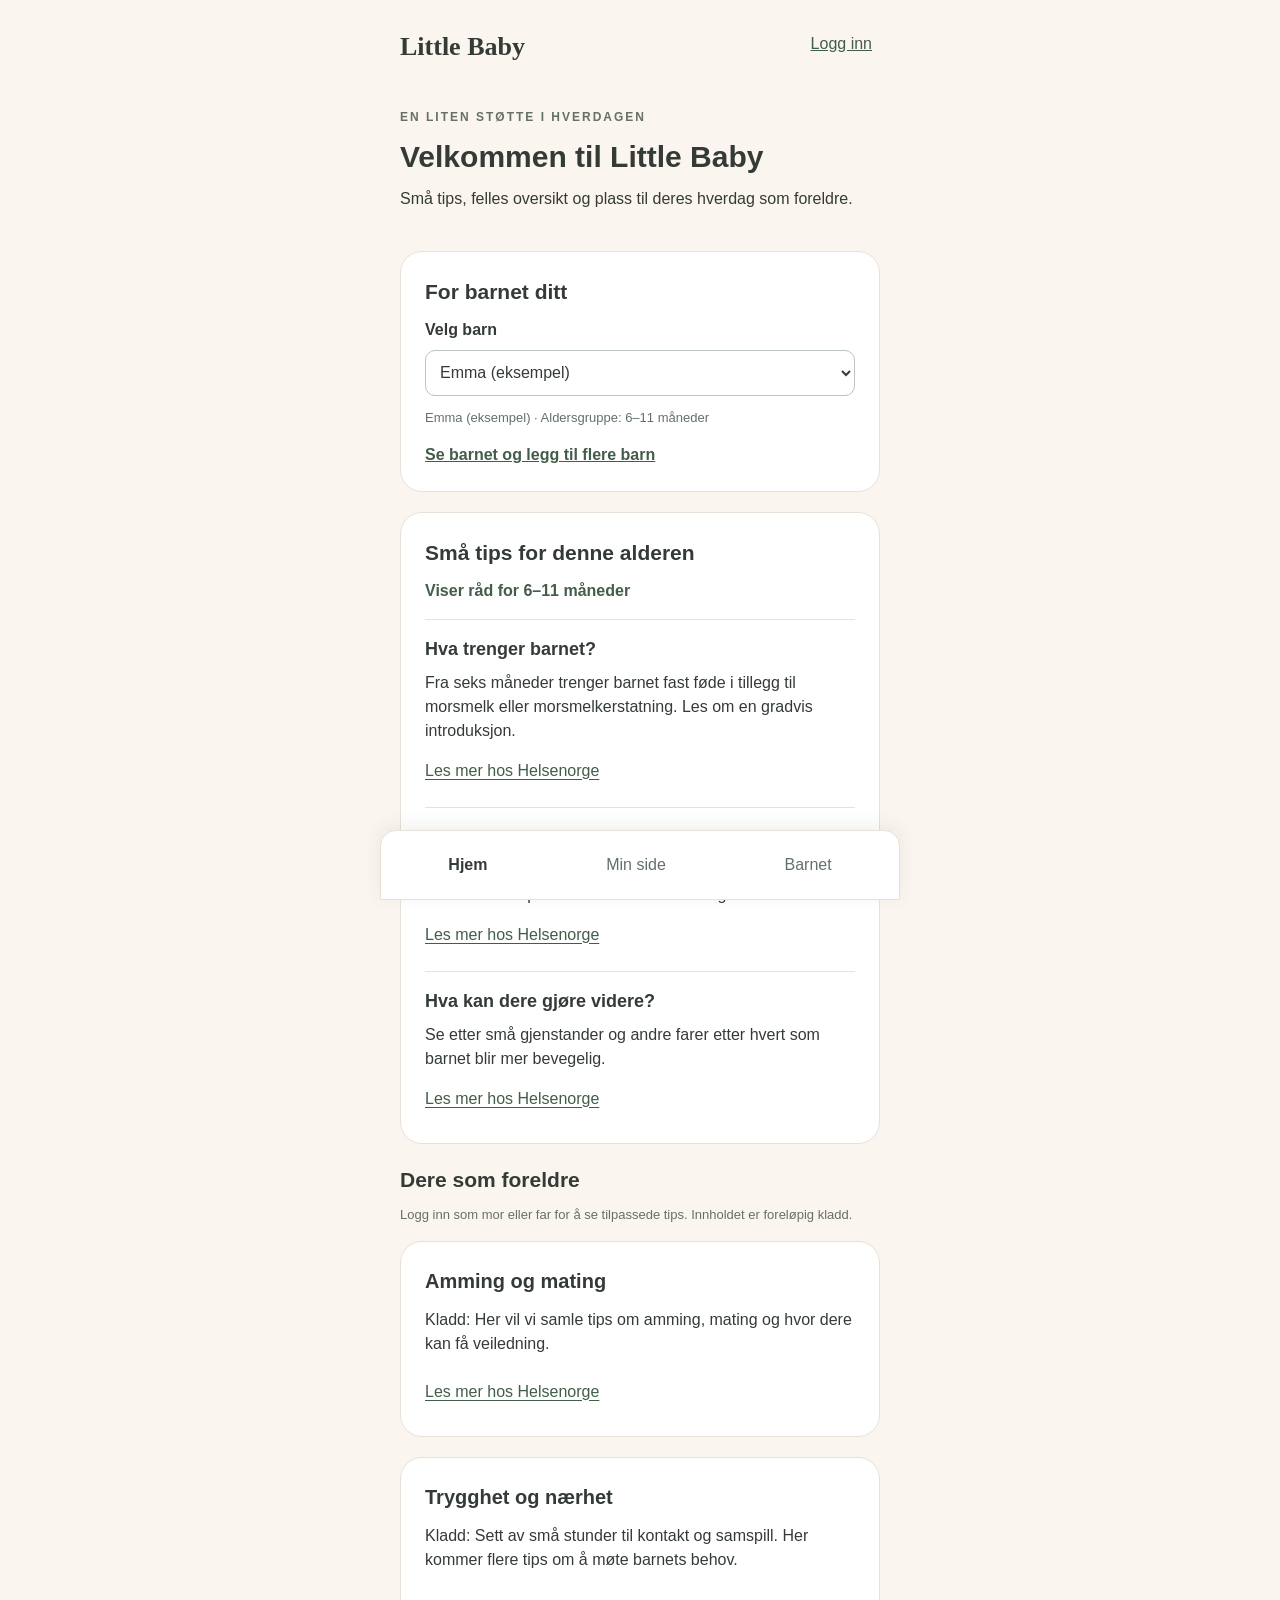
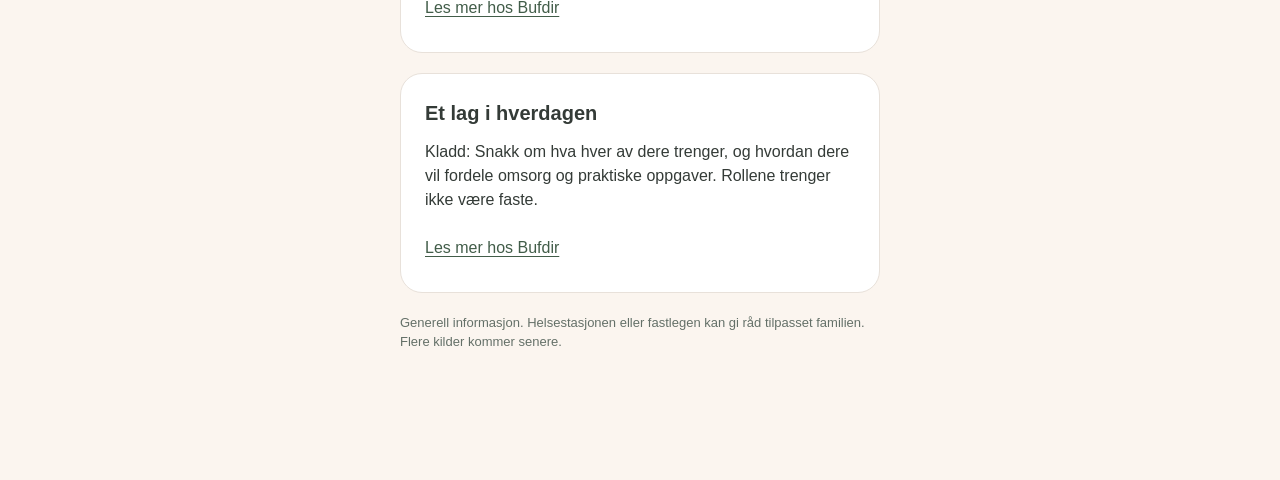
==== pages/index.html @ e3739ef8 "Prototype med en far og mor side, med loging, navigering og eksempler på data" ====
<!DOCTYPE html>
<html lang="nb">
<head>
    <meta charset="UTF-8">
    <meta name="viewport" content="width=device-width, initial-scale=1.0">
    <title>Hjem | Little Baby</title>
    <!-- Gjenbruk portalens stil, med egne regler for forsiden. -->
    <link rel="stylesheet" href="../css/min-side.css">
    <link rel="stylesheet" href="../css/hjem.css">
    <script src="../js/barn-informasjon.js" defer></script>
    <script src="../js/hjem.js" defer></script>
    <link rel="stylesheet" href="../css/navigasjon.css">
</head>
<body>
    <div class="portal">
        <header class="toppfelt">
            <a class="logo" href="index.html" aria-label="Little Baby – hjem">Little Baby</a>
            <a id="konto-lenke" class="tekstknapp" href="innlogging.html">Logg inn</a>
        </header>
        <main>
            <section class="velkomst">
                <p class="overtekst">EN LITEN STØTTE I HVERDAGEN</p>
                <h1 id="velkomsttekst">Velkommen til Little Baby</h1>
                <p>Små tips, felles oversikt og plass til deres hverdag som foreldre.</p>
            </section>

            <!-- Bruker de samme barna og det samme valget som Barnets side. -->
            <section class="kort" aria-labelledby="barn-tittel">
                <h2 id="barn-tittel">For barnet ditt</h2>
                <label for="velg-barn">Velg barn</label>
                <select id="velg-barn"></select>
                <p id="barn-oppsummering" class="hjelpetekst"></p>
                <a class="sidelenke" href="barnets-side.html">Se barnet og legg til flere barn</a>
            </section>

            <section class="kort" id="alderstips" aria-labelledby="tips-tittel" hidden>
                <h2 id="tips-tittel">Små tips for denne alderen</h2>
                <p id="aldersgruppe" class="aldersmerke"></p>
                <div id="alder-informasjon"></div>
            </section>

            <section aria-labelledby="foreldre-tittel">
                <h2 id="foreldre-tittel">Dere som foreldre</h2>
                <p id="foreldre-intro" class="hjelpetekst">Kladd til prototypen: Korte temaforslag som kan utvikles videre. Les mer hos kildene.</p>
                <div id="foreldretips"></div>
            </section>
            <p class="hjelpetekst">Generell informasjon. Helsestasjonen eller fastlegen kan gi råd tilpasset familien. Flere kilder kommer senere.</p>
            <p id="hjem-melding" role="status"></p>
        </main>
        <!-- Hjem erstatter den tidligere profil-lenken. -->
        <nav class="bunnmeny" aria-label="Hovedmeny">
            <a href="index.html" aria-current="page">Hjem</a>
            <a href="min-side.html">Min side</a>
            <a href="barnets-side.html">Barnet</a>
        </nav>
    </div>
</body>
</html>
---- css/min-side.css ----
/* ===== GRUNNLEGGENDE UTSEENDE ===== */

* {
    box-sizing: border-box;
}

body {
    margin: 0;
    background: #fbf5ef;
    color: #343b37;
    font-family: Arial, Helvetica, sans-serif;
    line-height: 1.5;
}

/* Sørger for at skjulte elementer forblir skjult. */
[hidden] {
    display: none !important;
}

/* Begrenser bredden på større skjermer. */
.portal {
    max-width: 520px;
    margin: 0 auto;
    padding: 0 20px calc(112px + env(safe-area-inset-bottom, 0px));
}

/* ===== TOPPFELT ===== */

.toppfelt {
    display: flex;
    justify-content: space-between;
    align-items: center;
    gap: 12px;
    padding: 24px 0;
}

.logo {
    color: #343b37;
    font-family: Georgia, serif;
    font-size: 26px;
    font-weight: bold;
    text-decoration: none;
}

.tekstknapp {
    min-height: 44px;
    padding: 8px;
    border: 0;
    background: transparent;
    color: #425d49;
    font: inherit;
    text-decoration: underline;
    cursor: pointer;
}

/* ===== VELKOMST ===== */

.velkomst {
    padding: 16px 0 24px;
}

.overtekst {
    margin: 0;
    color: #647068;
    font-size: 12px;
    font-weight: bold;
    letter-spacing: 2px;
}

h1 {
    margin: 8px 0;
    font-size: 30px;
}

h2 {
    margin: 0 0 10px;
    font-size: 21px;
}

p {
    margin: 0 0 16px;
}

/* ===== KORT MED INNHOLD ===== */

.kort {
    margin-bottom: 20px;
    padding: 24px;
    border: 1px solid #e8e1da;
    border-radius: 22px;
    background: white;
}

.hjelpetekst {
    color: #647068;
    font-size: 13px;
}

/* ===== SKJEMA FOR NY OPPGAVE ===== */

label {
    display: block;
    margin-bottom: 8px;
    font-weight: bold;
}

.inndata-rad {
    display: flex;
    flex-wrap: wrap;
    gap: 10px;
}

input[type="text"] {
    flex: 1 1 150px;
    width: 100%;
    min-width: 0;
    min-height: 46px;
    padding: 12px;
    border: 1px solid #bbc5bd;
    border-radius: 10px;
    background: white;
    color: #343b37;
    font: inherit;
}

.hovedknapp {
    min-height: 46px;
    padding: 12px 16px;
    border: 0;
    border-radius: 10px;
    background: #dce9de;
    color: #343b37;
    font: inherit;
    font-weight: bold;
    cursor: pointer;
}

.hovedknapp:hover {
    background: #cbdcce;
}

/* ===== OPPGAVELISTEN ===== */

.oppgaveliste {
    margin: 20px 0 0;
    padding: 0;
    list-style: none;
}

/* Hver oppgave får en egen rad. */
.oppgaveliste li {
    display: flex;
    align-items: flex-start;
    gap: 12px;
    padding: 12px 0;
    border-bottom: 1px solid #eee8e2;
}

.oppgave {
    flex: 1;
    min-width: 0;
    display: flex;
    align-items: flex-start;
    gap: 12px;
    margin: 0;
    font-weight: normal;
    cursor: pointer;
}

/* Gjør avkrysningsboksen lett å trykke på. */
.oppgave input {
    flex-shrink: 0;
    width: 22px;
    height: 22px;
    margin: 1px 0 0;
    accent-color: #526f5a;
}

.oppgave span {
    overflow-wrap: anywhere;
}

/* Ferdige oppgaver vises med gjennomstreking. */
.oppgave input:checked + span {
    color: #647068;
    text-decoration: line-through;
}

/* Slettekryss til høyre. hidden skjuler det til oppgaven er fullført. */
.fjernknapp {
    flex-shrink: 0;
    display: grid;
    place-items: center;
    width: 44px;
    height: 44px;
    padding: 0;
    border: 0;
    border-radius: 10px;
    background: transparent;
    color: #873c30;
    font-size: 28px;
    cursor: pointer;
}

.fjernknapp:hover {
    background: #fff2ee;
}

/* ===== LENKER OG NAVIGASJON ===== */

.sidelenke {
    color: #425d49;
    font-weight: bold;
}

/* Tydelig markering ved navigasjon med tastatur. */
a:focus-visible,
button:focus-visible,
input:focus-visible {
    outline: 3px solid #526f5a;
    outline-offset: 3px;
}

/* ===== FANER, FLERE LISTER OG KALENDERE ===== */
.visningsvalg {
    display: flex;
    flex-wrap: wrap;
    gap: 8px;
    margin-bottom: 24px;
}
.visningsvalg button {
    flex: 1 1 110px;
    min-height: 44px;
    padding: 10px;
    border: 1px solid #bbc5bd;
    border-radius: 12px;
    background: white;
    color: #343b37;
    font: inherit;
    cursor: pointer;
}
.visningsvalg button[aria-pressed="true"] {
    background: #dce9de;
    border-color: #526f5a;
    font-weight: bold;
}
.korttopp {
    display: flex;
    flex-wrap: wrap;
    align-items: center;
    justify-content: space-between;
    gap: 8px;
    margin-bottom: 12px;
}
h3 {
    margin: 0;
    font-size: 20px;
    overflow-wrap: anywhere;
}
.merkelapp {
    padding: 4px 10px;
    background: #f0f4ef;
    border-radius: 20px;
    font-size: 14px;
}
.innholdsskjema {
    display: grid;
    gap: 10px;
    margin: 20px 0 12px;
}
.innholdsskjema label { margin: 0; }
.innholdsskjema input {
    width: 100%;
    min-width: 0;
    min-height: 46px;
    padding: 10px;
    border: 1px solid #bbc5bd;
    border-radius: 10px;
    background: white;
    color: #343b37;
    font: inherit;
}
.delingsknapper { display: flex; flex-wrap: wrap; gap: 12px; }
---- css/hjem.css ----
/* ===== FORSIDE: BARN OG KORTE TEMAKORT ===== */
#velg-barn {
    width: 100%;
    min-width: 0;
    min-height: 46px;
    margin-bottom: 12px;
    padding: 10px;
    border: 1px solid #bbc5bd;
    border-radius: 10px;
    background: white;
    color: #343b37;
    font: inherit;
}
#velg-barn:focus-visible { outline: 3px solid #526f5a; outline-offset: 3px; }
.aldersmerke { font-weight: bold; color: #425d49; }
.infoblokk { padding-top: 16px; margin-top: 16px; border-top: 1px solid #e8e1da; }
.infoblokk h4 { margin: 0 0 8px; font-size: 18px; }
.infoblokk p { margin: 0 0 8px; }
#foreldretips h3 { margin-bottom: 12px; }
#foreldretips a, .infoblokk a { display: inline-block; padding: 8px 0; color: #425d49; text-underline-offset: 3px; }
.kort { overflow-wrap: anywhere; }
---- css/navigasjon.css ----
/* Felles meny festet nederst i skjermen på alle portalsidene. */
.bunnmeny {
    box-sizing: border-box;
    position: fixed;
    bottom: 0;
    left: 50%;
    transform: translateX(-50%);
    width: 100%;
    max-width: 520px;
    z-index: 100;
    display: flex;
    justify-content: space-around;
    gap: 8px;
    padding: 12px 12px calc(12px + env(safe-area-inset-bottom, 0px));
    border: 1px solid #e8e1da;
    border-radius: 16px 16px 0 0;
    background: white;
    box-shadow: 0 -4px 18px rgb(52 59 55 / 8%);
}

.bunnmeny a {
    padding: 10px 6px;
    color: #647068;
    text-decoration: none;
}

.bunnmeny a:focus-visible {
    outline: 3px solid #526f5a;
    outline-offset: 3px;
}

.bunnmeny a[aria-current="page"] {
    color: #343b37;
    font-weight: bold;
}
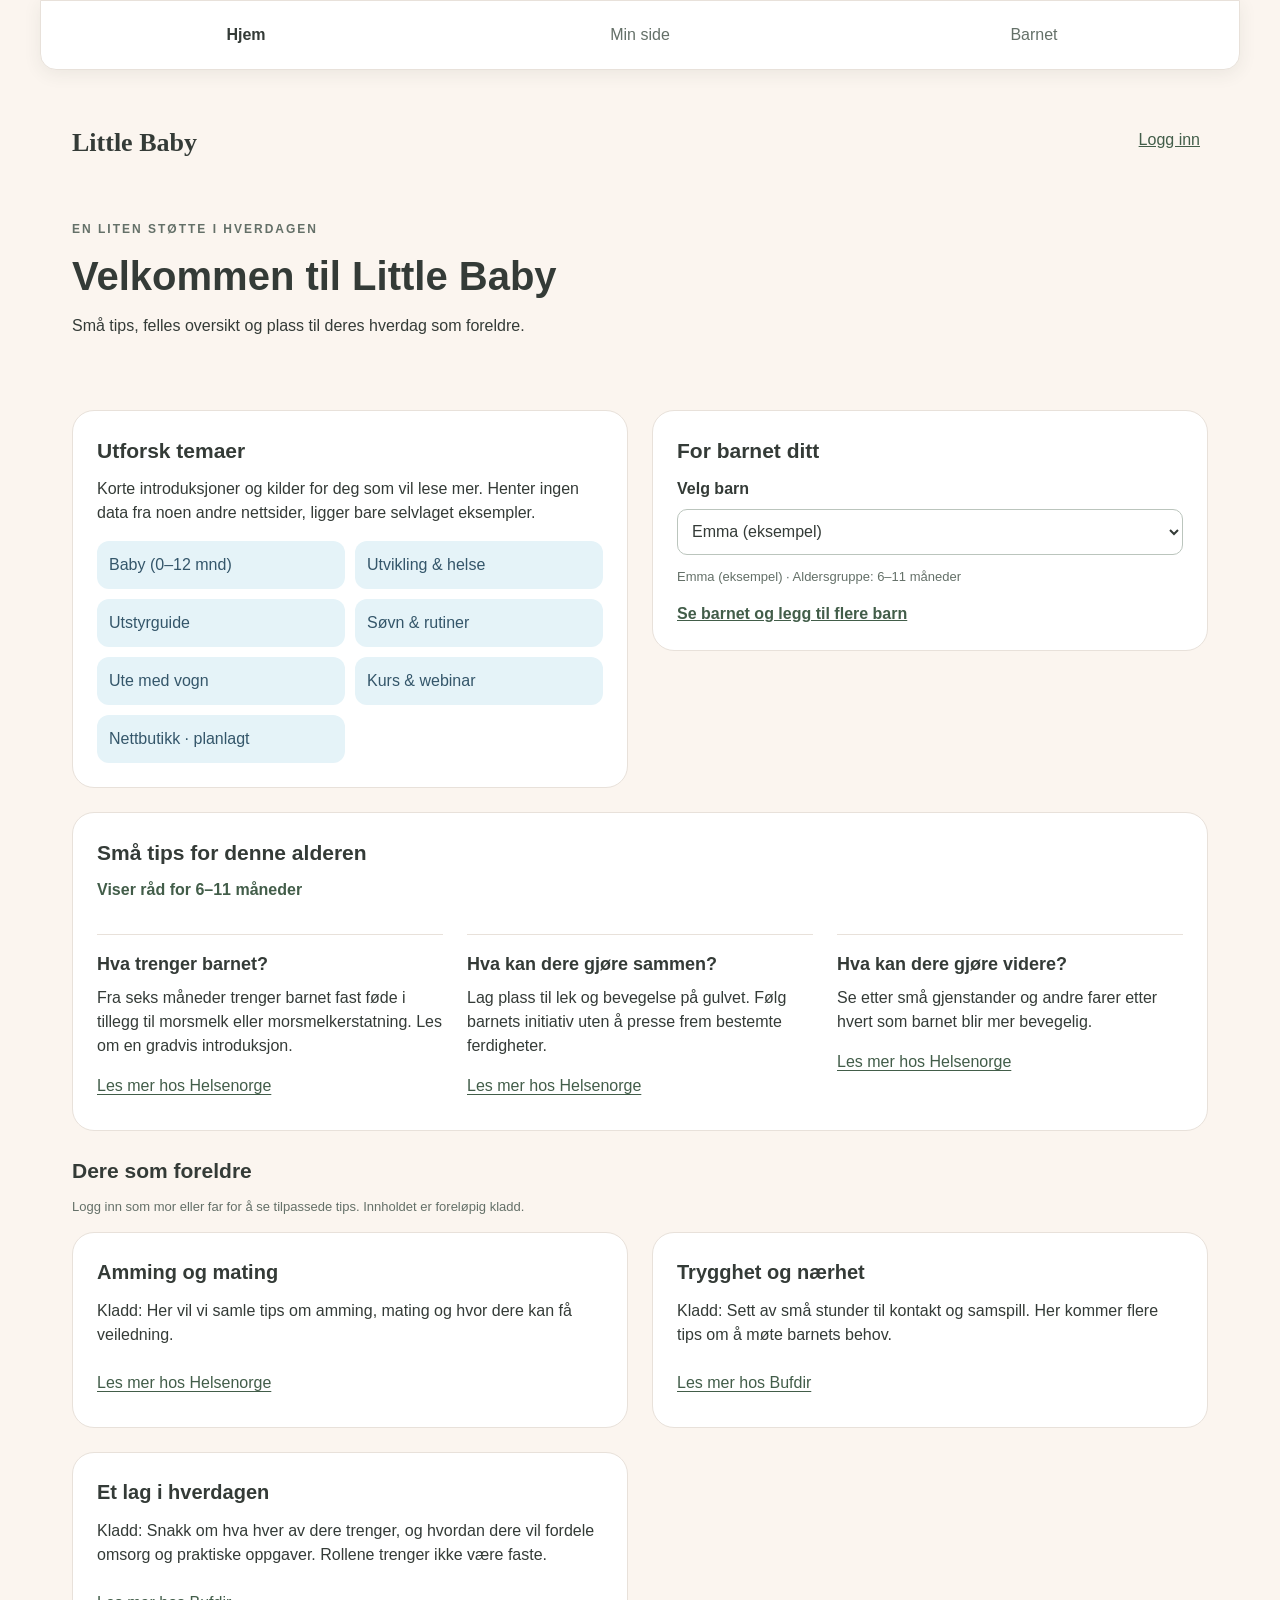
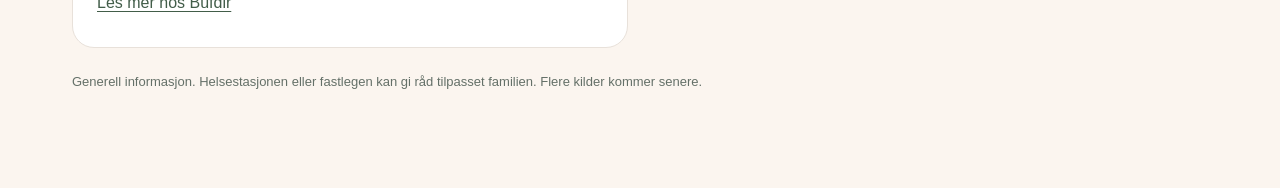
==== commit feb9a624: "Lagt til flere utforskene tema og laget det at det passer på pc også." ====
--- a/pages/index.html
+++ b/pages/index.html
@@ -17,11 +17,27 @@
             <a class="logo" href="index.html" aria-label="Little Baby – hjem">Little Baby</a>
             <a id="konto-lenke" class="tekstknapp" href="innlogging.html">Logg inn</a>
         </header>
-        <main>
+        <main class="hjem-innhold">
             <section class="velkomst">
                 <p class="overtekst">EN LITEN STØTTE I HVERDAGEN</p>
                 <h1 id="velkomsttekst">Velkommen til Little Baby</h1>
                 <p>Små tips, felles oversikt og plass til deres hverdag som foreldre.</p>
+            </section>
+
+            <!-- Nye temaer fra Figma. Resten av forsiden beholdes. -->
+            <section class="kort" aria-labelledby="tema-tittel">
+                <h2 id="tema-tittel">Utforsk temaer</h2>
+                <p>Korte introduksjoner og kilder for deg som vil lese mer.
+                    Henter ingen data fra noen andre nettsider, ligger bare selvlaget eksempler.</p>
+                <div class="temasnarveier">
+                    <a href="tema.html#baby">Baby (0–12 mnd)</a>
+                    <a href="tema.html#utvikling">Utvikling &amp; helse</a>
+                    <a href="tema.html#utstyr">Utstyrguide</a>
+                    <a href="tema.html#sovn">Søvn &amp; rutiner</a>
+                    <a href="tema.html#vogn">Ute med vogn</a>
+                    <a href="tema.html#kurs">Kurs &amp; webinar</a>
+                    <a href="tema.html#nettbutikk">Nettbutikk · planlagt</a>
+                </div>
             </section>
 
             <!-- Bruker de samme barna og det samme valget som Barnets side. -->
@@ -39,7 +55,7 @@
                 <div id="alder-informasjon"></div>
             </section>
 
-            <section aria-labelledby="foreldre-tittel">
+            <section class="foreldreseksjon" aria-labelledby="foreldre-tittel">
                 <h2 id="foreldre-tittel">Dere som foreldre</h2>
                 <p id="foreldre-intro" class="hjelpetekst">Kladd til prototypen: Korte temaforslag som kan utvikles videre. Les mer hos kildene.</p>
                 <div id="foreldretips"></div>
--- a/css/min-side.css
+++ b/css/min-side.css
@@ -281,3 +281,27 @@
     font: inherit;
 }
 .delingsknapper { display: flex; flex-wrap: wrap; gap: 12px; }
+
+/* ===== NETTBRETT OG PC ===== */
+/* Samme innhold, men bredere flate og kort ved siden av hverandre. */
+@media (min-width: 768px) {
+    .portal {
+        max-width: 1200px;
+        padding-left: 32px;
+        padding-right: 32px;
+    }
+    .toppfelt { padding: 32px 0; }
+    .velkomst { padding: 24px 0 32px; }
+    h1 { font-size: 40px; }
+    .visningsvalg { max-width: 680px; }
+    #oppretting { max-width: 680px; }
+    #samlinger {
+        display: grid;
+        grid-template-columns: repeat(2, minmax(0, 1fr));
+        align-items: start;
+        gap: 24px;
+    }
+    #samlinger > .kort { margin-bottom: 0; }
+    #samlinger { margin-bottom: 24px; }
+    .kort { min-width: 0; }
+}
--- a/css/hjem.css
+++ b/css/hjem.css
@@ -19,3 +19,35 @@
 #foreldretips h3 { margin-bottom: 12px; }
 #foreldretips a, .infoblokk a { display: inline-block; padding: 8px 0; color: #425d49; text-underline-offset: 3px; }
 .kort { overflow-wrap: anywhere; }
+
+/* Snarveier til temaene fra Figma-prototypen. */
+.temasnarveier { display: grid; grid-template-columns: repeat(2, minmax(0, 1fr)); gap: 10px; }
+.temasnarveier a { padding: 12px; border-radius: 12px; background: #e5f3f8; color: #34566a; text-decoration: none; }
+.temasnarveier a:hover { background: #fbd8df; }
+@media (max-width: 360px) { .temasnarveier { grid-template-columns: 1fr; } }
+
+/* Forsiden bruker to kolonner på nettbrett og PC. */
+@media (min-width: 768px) {
+    .hjem-innhold {
+        display: grid;
+        grid-template-columns: repeat(2, minmax(0, 1fr));
+        align-items: start;
+        gap: 24px;
+    }
+    .hjem-innhold > .velkomst,
+    .hjem-innhold > .foreldreseksjon,
+    .hjem-innhold > .hjelpetekst,
+    #hjem-melding { grid-column: 1 / -1; }
+    .hjem-innhold > .kort { margin: 0; }
+    #alderstips { grid-column: 1 / -1; }
+    #alder-informasjon,
+    #foreldretips {
+        display: grid;
+        grid-template-columns: repeat(2, minmax(0, 1fr));
+        gap: 24px;
+    }
+    #foreldretips > .kort { margin: 0; }
+}
+@media (min-width: 1100px) {
+    #alder-informasjon { grid-template-columns: repeat(3, minmax(0, 1fr)); }
+}
--- a/css/navigasjon.css
+++ b/css/navigasjon.css
@@ -34,3 +34,24 @@
     font-weight: bold;
 }
 
+
+/* PC og nettbrett: fest hovedmenyen øverst. Mobil beholder bunnmenyen. */
+@media (min-width: 768px) {
+    .bunnmeny {
+        top: 0;
+        bottom: auto;
+        max-width: 1200px;
+        padding: calc(12px + env(safe-area-inset-top, 0px)) 12px 12px;
+        border-radius: 0 0 16px 16px;
+        box-shadow: 0 4px 18px rgb(52 59 55 / 8%);
+    }
+    .bunnmeny a { min-width: 120px; text-align: center; }
+
+    /* Plass til den faste toppmenyen på alle sider som bruker menyfilen. */
+    body { padding-top: calc(88px + env(safe-area-inset-top, 0px)); }
+    .portal,
+    .barneside { padding-bottom: 40px; }
+    .temaoppsett { padding-bottom: 40px; }
+    .temameny { top: calc(108px + env(safe-area-inset-top, 0px)); }
+    html { scroll-padding-top: calc(100px + env(safe-area-inset-top, 0px)); }
+}
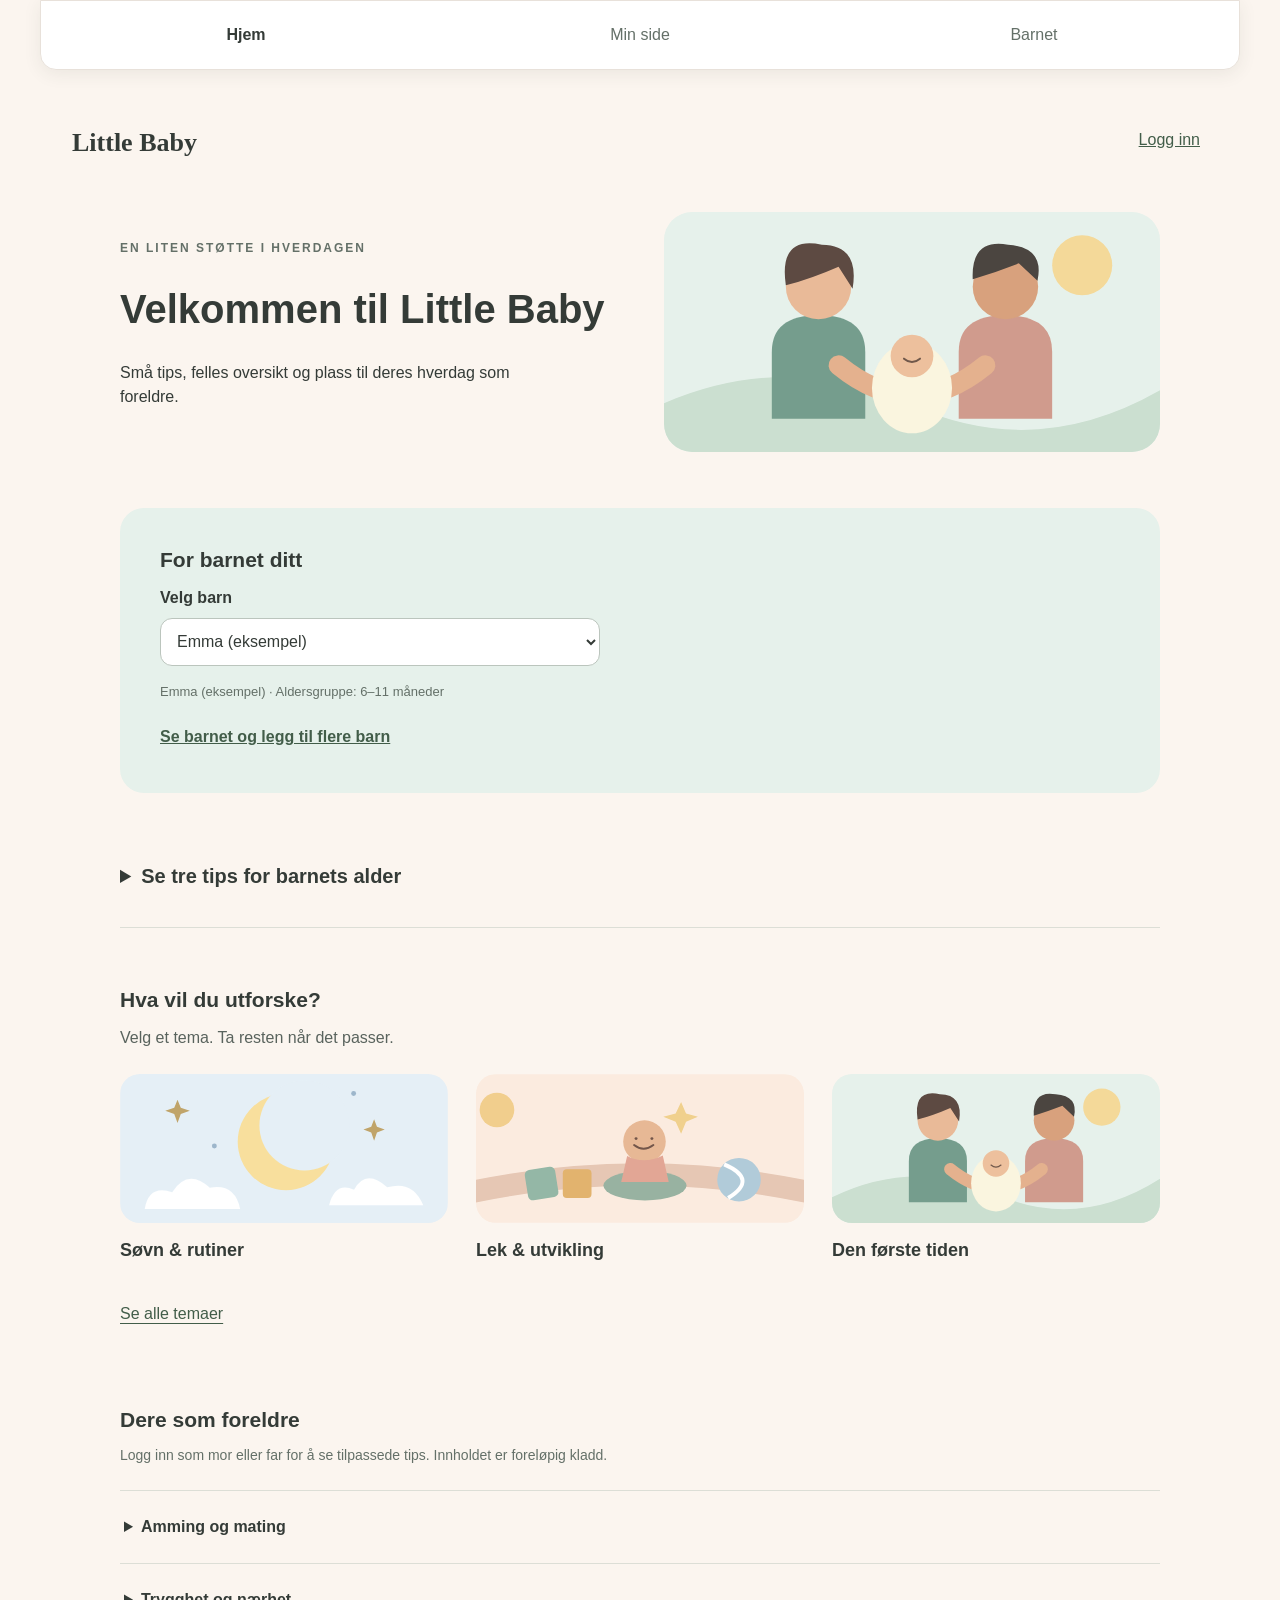
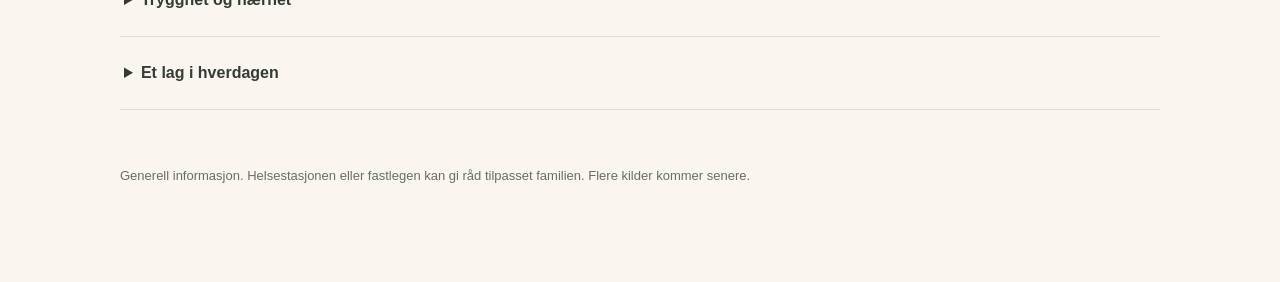
==== commit e93cee0a: "Legge til bilde og chatbot" ====
--- a/pages/index.html
+++ b/pages/index.html
@@ -22,26 +22,12 @@
                 <p class="overtekst">EN LITEN STØTTE I HVERDAGEN</p>
                 <h1 id="velkomsttekst">Velkommen til Little Baby</h1>
                 <p>Små tips, felles oversikt og plass til deres hverdag som foreldre.</p>
-            </section>
-
-            <!-- Nye temaer fra Figma. Resten av forsiden beholdes. -->
-            <section class="kort" aria-labelledby="tema-tittel">
-                <h2 id="tema-tittel">Utforsk temaer</h2>
-                <p>Korte introduksjoner og kilder for deg som vil lese mer.
-                    Henter ingen data fra noen andre nettsider, ligger bare selvlaget eksempler.</p>
-                <div class="temasnarveier">
-                    <a href="tema.html#baby">Baby (0–12 mnd)</a>
-                    <a href="tema.html#utvikling">Utvikling &amp; helse</a>
-                    <a href="tema.html#utstyr">Utstyrguide</a>
-                    <a href="tema.html#sovn">Søvn &amp; rutiner</a>
-                    <a href="tema.html#vogn">Ute med vogn</a>
-                    <a href="tema.html#kurs">Kurs &amp; webinar</a>
-                    <a href="tema.html#nettbutikk">Nettbutikk · planlagt</a>
-                </div>
+                <!-- Lokal illustrasjon, uten eksterne bildetjenester. -->
+                <img class="forsidebilde" src="../assets/images/familie.svg" alt="Illustrasjon av to foreldre sammen med barnet sitt" width="800" height="360">
             </section>
 
             <!-- Bruker de samme barna og det samme valget som Barnets side. -->
-            <section class="kort" aria-labelledby="barn-tittel">
+            <section class="barn-oversikt" aria-labelledby="barn-tittel">
                 <h2 id="barn-tittel">For barnet ditt</h2>
                 <label for="velg-barn">Velg barn</label>
                 <select id="velg-barn"></select>
@@ -49,10 +35,24 @@
                 <a class="sidelenke" href="barnets-side.html">Se barnet og legg til flere barn</a>
             </section>
 
-            <section class="kort" id="alderstips" aria-labelledby="tips-tittel" hidden>
-                <h2 id="tips-tittel">Små tips for denne alderen</h2>
-                <p id="aldersgruppe" class="aldersmerke"></p>
-                <div id="alder-informasjon"></div>
+            <!-- Detaljene åpnes når brukeren ønsker dem, så forsiden blir roligere. -->
+            <details class="alderstips" id="alderstips" hidden>
+                <summary>Se tre tips for barnets alder</summary>
+                <div class="tipsinnhold">
+                    <p id="aldersgruppe" class="aldersmerke"></p>
+                    <div id="alder-informasjon"></div>
+                </div>
+            </details>
+
+            <section class="temaseksjon" aria-labelledby="tema-tittel">
+                <h2 id="tema-tittel">Hva vil du utforske?</h2>
+                <p>Velg et tema. Ta resten når det passer.</p>
+                <div class="temabilder">
+                    <a href="tema.html#sovn"><img src="../assets/images/sovn.svg" alt="" width="800" height="420" loading="lazy"><span>Søvn &amp; rutiner</span></a>
+                    <a href="tema.html#utvikling"><img src="../assets/images/lek.svg" alt="" width="800" height="300" loading="lazy"><span>Lek &amp; utvikling</span></a>
+                    <a href="tema.html#baby"><img src="../assets/images/familie.svg" alt="" width="800" height="360" loading="lazy"><span>Den første tiden</span></a>
+                </div>
+                <a class="alle-temaer" href="tema.html">Se alle temaer</a>
             </section>
 
             <section class="foreldreseksjon" aria-labelledby="foreldre-tittel">
--- a/css/hjem.css
+++ b/css/hjem.css
@@ -1,53 +1,47 @@
-/* ===== FORSIDE: BARN OG KORTE TEMAKORT ===== */
-#velg-barn {
-    width: 100%;
-    min-width: 0;
-    min-height: 46px;
-    margin-bottom: 12px;
-    padding: 10px;
-    border: 1px solid #bbc5bd;
-    border-radius: 10px;
-    background: white;
-    color: #343b37;
-    font: inherit;
+/* ===== ROLIG FORSIDE MED LUFT OG VALGFRIE DETALJER ===== */
+.hjem-innhold { display: grid; gap: 40px; }
+.hjem-innhold > * { min-width: 0; margin: 0; }
+.hjem-innhold .velkomst { padding: 16px 0 0; }
+.hjem-innhold .velkomst > p { max-width: 48ch; }
+.forsidebilde { display: block; width: 100%; height: auto; margin-top: 28px; border-radius: 28px; }
+.barn-oversikt { padding: 28px; border-radius: 24px; background: #e6f1eb; }
+#velg-barn { display: block; width: 100%; max-width: 440px; min-height: 48px; padding: 12px; margin-bottom: 16px; border: 1px solid #bbc5bd; border-radius: 12px; background: white; color: #343b37; font: inherit; }
+.barn-oversikt .sidelenke { display: inline-block; padding: 8px 0; }
+summary { cursor: pointer; }
+.alderstips { border-bottom: 1px solid #dcded6; padding-bottom: 24px; }
+.alderstips > summary { padding: 12px 0; font-size: 20px; font-weight: bold; }
+.tipsinnhold { padding: 24px 0 8px; }
+.aldersmerke { color: #425d49; font-weight: bold; }
+.infoblokk { padding: 20px 0; }
+.infoblokk h4 { font-size: 18px; margin: 0 0 12px; }
+.infoblokk p { max-width: 55ch; line-height: 1.7; }
+.infoblokk a, #foreldretips a { display: inline-block; padding: 10px 0; color: #425d49; text-underline-offset: 4px; }
+.temaseksjon > p { color: #59635d; margin-bottom: 24px; }
+.temabilder { display: grid; gap: 24px; }
+.temabilder a { color: #343b37; text-decoration: none; }
+.temabilder img { display: block; width: 100%; height: auto; aspect-ratio: 2.2; object-fit: cover; border-radius: 20px; transition: transform 150ms ease; }
+.temabilder a:hover img { transform: translateY(-3px); }
+.temabilder span { display: block; padding: 14px 0 4px; font-size: 18px; font-weight: bold; }
+.alle-temaer { display: inline-block; margin-top: 24px; padding: 10px 0; color: #425d49; text-underline-offset: 4px; }
+.foreldreseksjon { padding-top: 12px; }
+#foreldre-intro { font-size: 14px; margin-bottom: 24px; }
+/* Samma rolletips beholdes som åpne/lukke-rader i stedet for mange bokser. */
+#foreldretips { border-top: 1px solid #dcded6; }
+.foreldretips-rad { border-bottom: 1px solid #dcded6; padding: 6px 0; }
+.foreldretips-rad summary { padding: 18px 4px; font-weight: bold; }
+.foreldretips-rad p { max-width: 65ch; margin: 8px 4px 12px; line-height: 1.8; }
+.foreldretips-rad a { margin-left: 4px; }
+.hjem-innhold summary:focus-visible,
+#velg-barn:focus-visible { outline: 3px solid #526f5a; outline-offset: 4px; border-radius: 6px; }
+@media (min-width: 768px) {
+    .hjem-innhold { max-width: 1040px; margin: auto; gap: 56px; }
+    .hjem-innhold .velkomst { display: grid; grid-template-columns: 1fr 1fr; column-gap: 48px; align-items: center; }
+    .velkomst .overtekst { grid-column: 1; align-self: end; }
+    .velkomst h1 { grid-column: 1; }
+    .velkomst > p:not(.overtekst) { grid-column: 1; align-self: start; }
+    .velkomst .forsidebilde { grid-column: 2; grid-row: 1 / 4; margin: 0; min-height: 240px; object-fit: cover; }
+    .barn-oversikt { padding: 36px 40px; }
+    .temabilder { grid-template-columns: repeat(3, minmax(0, 1fr)); gap: 28px; }
+    #alder-informasjon { display: grid; grid-template-columns: repeat(3, minmax(0, 1fr)); gap: 32px; }
 }
-#velg-barn:focus-visible { outline: 3px solid #526f5a; outline-offset: 3px; }
-.aldersmerke { font-weight: bold; color: #425d49; }
-.infoblokk { padding-top: 16px; margin-top: 16px; border-top: 1px solid #e8e1da; }
-.infoblokk h4 { margin: 0 0 8px; font-size: 18px; }
-.infoblokk p { margin: 0 0 8px; }
-#foreldretips h3 { margin-bottom: 12px; }
-#foreldretips a, .infoblokk a { display: inline-block; padding: 8px 0; color: #425d49; text-underline-offset: 3px; }
-.kort { overflow-wrap: anywhere; }
-
-/* Snarveier til temaene fra Figma-prototypen. */
-.temasnarveier { display: grid; grid-template-columns: repeat(2, minmax(0, 1fr)); gap: 10px; }
-.temasnarveier a { padding: 12px; border-radius: 12px; background: #e5f3f8; color: #34566a; text-decoration: none; }
-.temasnarveier a:hover { background: #fbd8df; }
-@media (max-width: 360px) { .temasnarveier { grid-template-columns: 1fr; } }
-
-/* Forsiden bruker to kolonner på nettbrett og PC. */
-@media (min-width: 768px) {
-    .hjem-innhold {
-        display: grid;
-        grid-template-columns: repeat(2, minmax(0, 1fr));
-        align-items: start;
-        gap: 24px;
-    }
-    .hjem-innhold > .velkomst,
-    .hjem-innhold > .foreldreseksjon,
-    .hjem-innhold > .hjelpetekst,
-    #hjem-melding { grid-column: 1 / -1; }
-    .hjem-innhold > .kort { margin: 0; }
-    #alderstips { grid-column: 1 / -1; }
-    #alder-informasjon,
-    #foreldretips {
-        display: grid;
-        grid-template-columns: repeat(2, minmax(0, 1fr));
-        gap: 24px;
-    }
-    #foreldretips > .kort { margin: 0; }
-}
-@media (min-width: 1100px) {
-    #alder-informasjon { grid-template-columns: repeat(3, minmax(0, 1fr)); }
-}
+@media (prefers-reduced-motion: reduce) { .temabilder img { transition: none; } }
